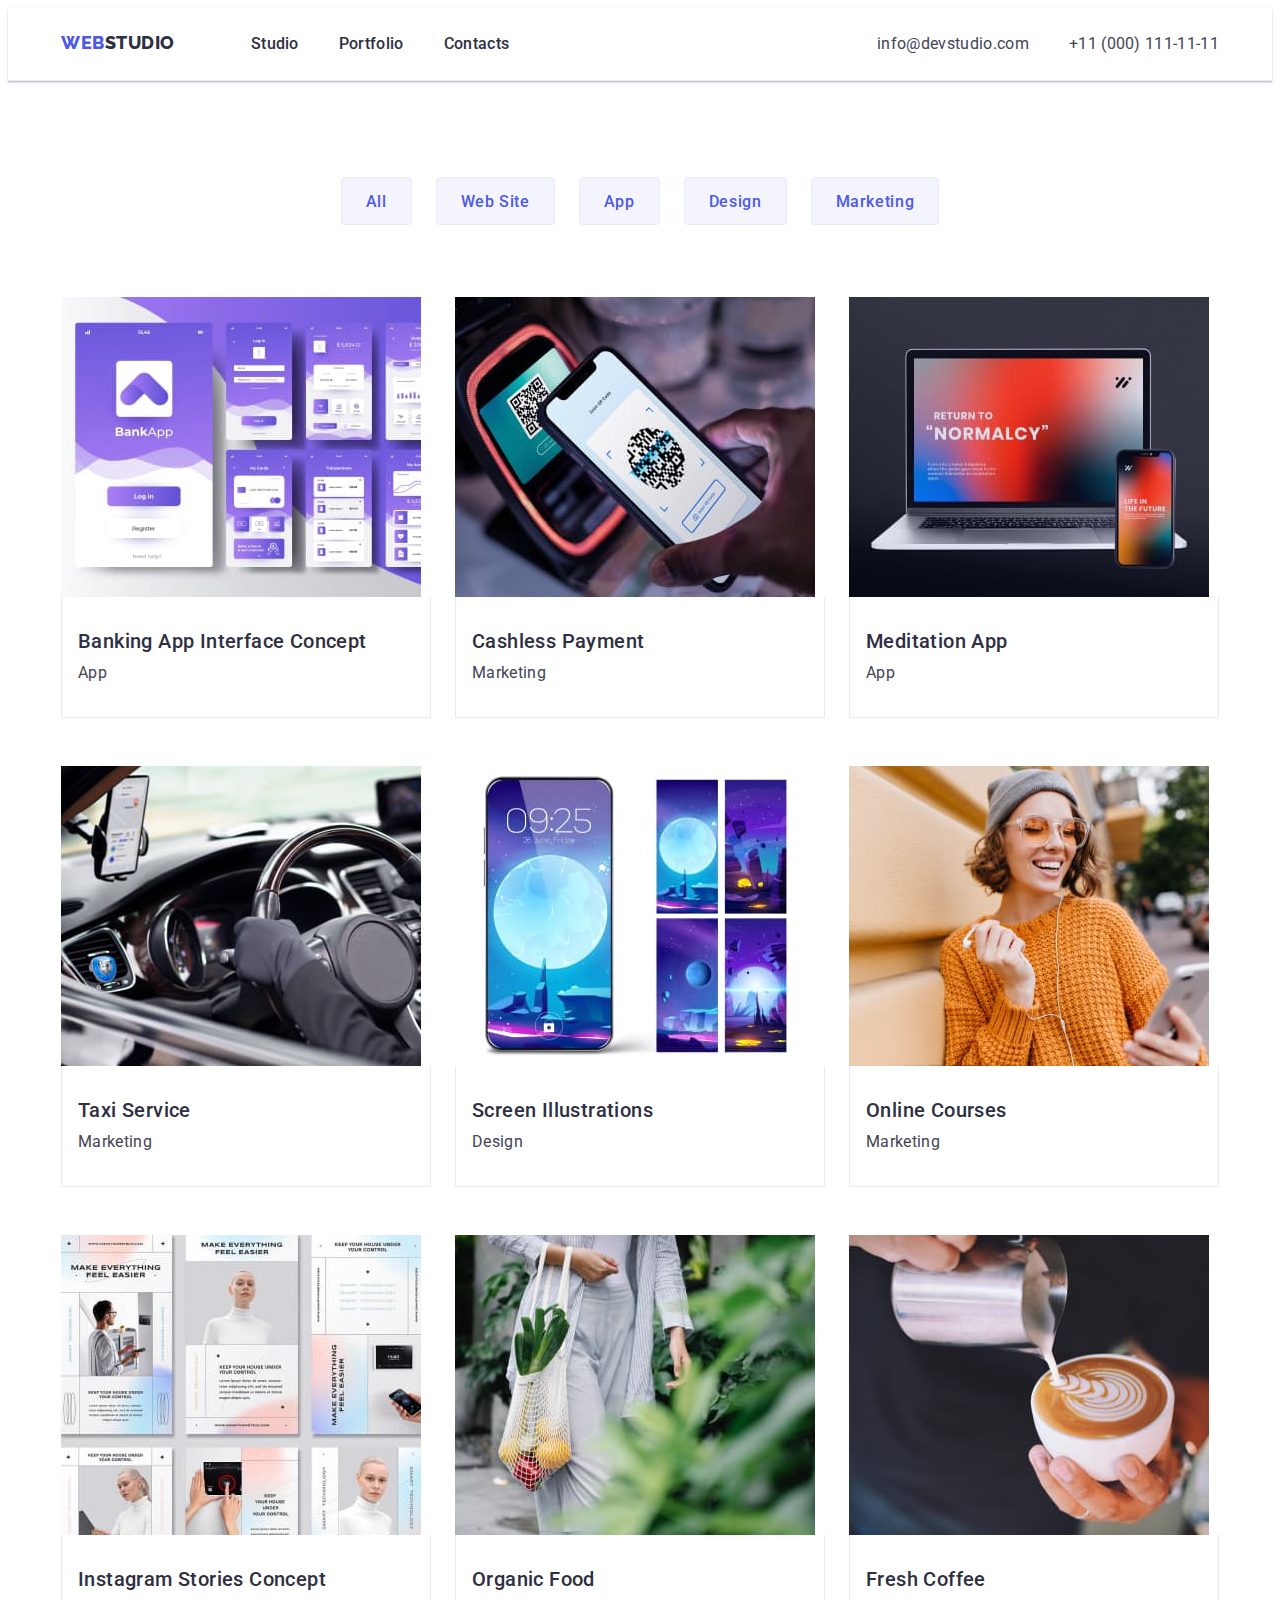
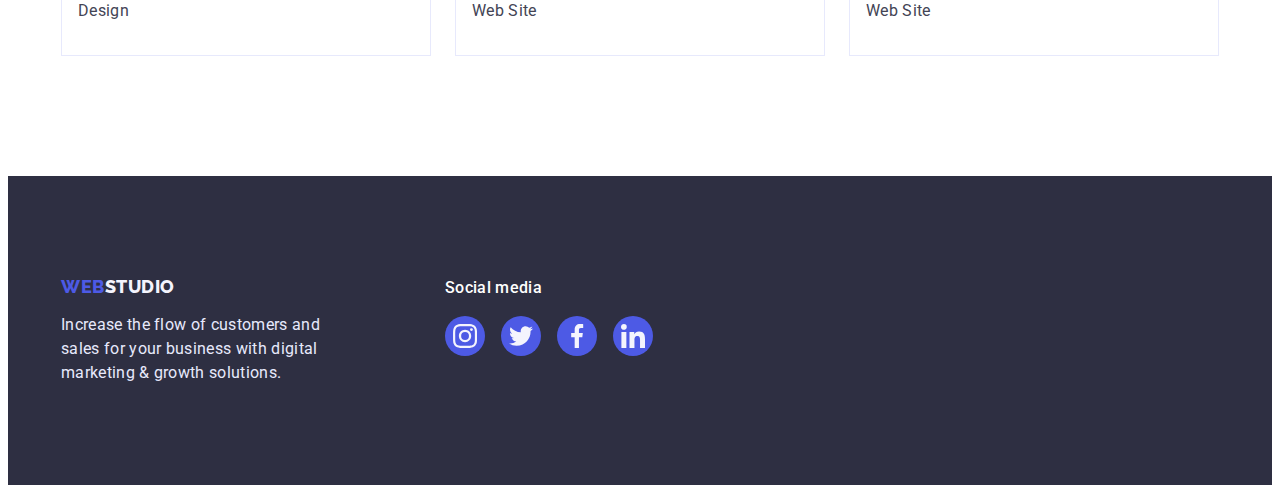
==== portfolio.html @ c358ef76 "Initial commit" ====
<!DOCTYPE html>
<html lang="en">
  <head>
    <meta charset="UTF-8" />
    <meta http-equiv="X-UA-Compatible" content="IE=edge" />
    <meta name="viewport" content="width=device-width, initial-scale=1.0" />
    <title>Web Studio</title>

    <link rel="preconnect" href="https://fonts.googleapis.com" />
    <link rel="preconnect" href="https://fonts.gstatic.com" crossorigin />
    <link
      href="https://fonts.googleapis.com/css2?family=Raleway:wght@800&family=Roboto:wght@400;500;700;900&display=swap"
      rel="stylesheet"
    />
    <link
      rel="stylesheet"
      href="https://cdnjs.cloudflare.com/ajax/libs/modern-normalize/1.1.0/modern-normalize.min.css"
      integrity="sha512-wpPYUAdjBVSE4KJnH1VR1HeZfpl1ub8YT/NKx4PuQ5NmX2tKuGu6U/JRp5y+Y8XG2tV+wKQpNHVUX03MfMFn9Q=="
      crossorigin="anonymous"
      referrerpolicy="no-referrer"
    />
    <link rel="stylesheet" href="./css/styles.css" />
  </head>
  <body>
    <!-- Header -->
    <header class="header">
      <div class="container">
        <nav class="page-nav">
          <a class="logo link" href="./index.html"
            >Web<span class="logo-studio-header">Studio</span></a
          >
          <ul class="menu-list list">
            <li class="menu-item">
              <a class="menu-link link" href="./index.html">Studio</a>
            </li>
            <li class="menu-item">
              <a class="menu-link link" href="./portfolio.html">Portfolio</a>
            </li>
            <li class="menu-item">
              <a class="menu-link link" href="">Contacts</a>
            </li>
          </ul>
        </nav>
        <address class="address">
          <ul class="contact-list list">
            <li>
              <a class="address-link link" href="mailto:info@devstudio.com"
                >info@devstudio.com</a
              >
            </li>
            <li>
              <a class="address-link link" href="tel:+110001111111"
                >+11 (000) 111-11-11</a
              >
            </li>
          </ul>
        </address>
      </div>
    </header>
    <main>
      <section class="portfolio">
        <div class="container">
          <h1 class="visually-hidden section-title title-theme-light">
            Portfolio
          </h1>
          <!-- Filter -->
          <ul class="filter-list list">
            <li>
              <button class="modal-btn-filter modal-btn" type="button">
                All
              </button>
            </li>
            <li>
              <button class="modal-btn-filter modal-btn" type="button">
                Web Site
              </button>
            </li>
            <li>
              <button class="modal-btn-filter modal-btn" type="button">
                App
              </button>
            </li>
            <li>
              <button class="modal-btn-filter modal-btn" type="button">
                Design
              </button>
            </li>
            <li>
              <button class="modal-btn-filter modal-btn" type="button">
                Marketing
              </button>
            </li>
          </ul>
          <!-- Portfolio Gallery -->
          <ul class="portfolio-list list">
            <li class="portfolio-item">
              <a class="portfolio-link link" href=""
                ><img
                  src="./images/portfolio/portfolio-1.jpg"
                  alt="Portfolio Product Photo"
                  width="360"
                  height="300"
                />
                <div class="portfolio-item-info">
                  <h2 class="section-subtitle title-theme-light">
                    Banking App Interface Concept
                  </h2>
                  <p class="portfolio-text body-text-style">App</p>
                </div>
              </a>
            </li>
            <li class="portfolio-item">
              <a class="portfolio-link link" href="">
                <img
                  src="./images/portfolio/portfolio-2.jpg"
                  alt="Portfolio Product Photo"
                  width="360"
                  height="300"
                />
                <div class="portfolio-item-info">
                  <h2 class="section-subtitle title-theme-light">
                    Cashless Payment
                  </h2>
                  <p class="portfolio-text body-text-style">Marketing</p>
                </div>
              </a>
            </li>
            <li class="portfolio-item">
              <a class="portfolio-link link" href=""
                ><img
                  src="./images/portfolio/portfolio-3.jpg"
                  alt="Portfolio Product Photo"
                  width="360"
                  height="300"
                />
                <div class="portfolio-item-info">
                  <h2 class="section-subtitle title-theme-light">
                    Meditation App
                  </h2>
                  <p class="portfolio-text body-text-style">App</p>
                </div>
              </a>
            </li>
            <li class="portfolio-item">
              <a class="portfolio-link link" href="">
                <img
                  src="./images/portfolio/portfolio-4.jpg"
                  alt="Portfolio Product Photo"
                  width="360"
                  height="300"
                />
                <div class="portfolio-item-info">
                  <h2 class="section-subtitle title-theme-light">
                    Taxi Service
                  </h2>
                  <p class="portfolio-text body-text-style">Marketing</p>
                </div>
              </a>
            </li>
            <li class="portfolio-item">
              <a class="portfolio-link link" href="">
                <img
                  src="./images/portfolio/portfolio-5.jpg"
                  alt="Portfolio Product Photo"
                  width="360"
                  height="300"
                />
                <div class="portfolio-item-info">
                  <h2 class="section-subtitle title-theme-light">
                    Screen Illustrations
                  </h2>
                  <p class="portfolio-text body-text-style">Design</p>
                </div>
              </a>
            </li>
            <li class="portfolio-item">
              <a class="portfolio-link link" href="">
                <img
                  src="./images/portfolio/portfolio-6.jpg"
                  alt="Portfolio Product Photo"
                  width="360"
                  height="300"
                />
                <div class="portfolio-item-info">
                  <h2 class="section-subtitle title-theme-light">
                    Online Courses
                  </h2>
                  <p class="portfolio-text body-text-style">Marketing</p>
                </div>
              </a>
            </li>
            <li class="portfolio-item">
              <a class="portfolio-link link" href="">
                <img
                  src="./images/portfolio/portfolio-7.jpg"
                  alt="Portfolio Product Photo"
                  width="360"
                  height="300"
                />
                <div class="portfolio-item-info">
                  <h2 class="section-subtitle title-theme-light">
                    Instagram Stories Concept
                  </h2>
                  <p class="portfolio-text body-text-style">Design</p>
                </div>
              </a>
            </li>
            <li class="portfolio-item">
              <a class="portfolio-link link" href="">
                <img
                  src="./images/portfolio/portfolio-8.jpg"
                  alt="Portfolio Product Photo"
                  width="360"
                  height="300"
                />
                <div class="portfolio-item-info">
                  <h2 class="section-subtitle title-theme-light">
                    Organic Food
                  </h2>
                  <p class="portfolio-text body-text-style">Web Site</p>
                </div>
              </a>
            </li>
            <li class="portfolio-item">
              <a class="portfolio-link link" href="">
                <img
                  src="./images/portfolio/portfolio-9.jpg"
                  alt="Portfolio Product Photo"
                  width="360"
                  height="300"
                />
                <div class="portfolio-item-info">
                  <h2 class="section-subtitle title-theme-light">
                    Fresh Coffee
                  </h2>
                  <p class="portfolio-text body-text-style">Web Site</p>
                </div>
              </a>
            </li>
          </ul>
        </div>
      </section>
    </main>
    <!-- Footer -->
    <footer class="footer">
      <div class="container">
        <div class="footer-logo-box">
          <a class="logo link" href="./index.html"
            >Web<span class="logo-studio-footer">Studio</span></a
          >
          <p class="footer-text body-text-style text-theme-dark">
            Increase the flow of customers and sales for your business with
            digital marketing & growth solutions.
          </p>
        </div>
        <div class="footer-soc-box">
          <h3 class="section-subtitle title-theme-dark">Social media</h3>
          <ul class="footer-soc-list list">
            <li class="soc-media-item">
              <a href="" class="soc-media-link link">
                <svg class="soc-media-icon" width="24" height="24">
                  <use href="./images/sprite.svg#icon-instagram"></use>
                </svg>
              </a>
            </li>
            <li class="soc-media-item">
              <a href="" class="soc-media-link link">
                <svg class="soc-media-icon" width="24" height="24">
                  <use href="./images/sprite.svg#icon-twitter"></use>
                </svg>
              </a>
            </li>
            <li class="soc-media-item">
              <a href="" class="soc-media-link link">
                <svg class="soc-media-icon" width="24" height="24">
                  <use href="./images/sprite.svg#icon-facebook"></use>
                </svg>
              </a>
            </li>
            <li class="soc-media-item">
              <a href="" class="soc-media-link link">
                <svg class="soc-media-icon" width="24" height="24">
                  <use href="./images/sprite.svg#icon-linkedin"></use>
                </svg>
              </a>
            </li>
          </ul>
        </div>
      </div>
    </footer>
  </body>
</html>
---- css/styles.css ----
:root {
  --font-primary: "Roboto", sans-serif;
  --font-secondary: "Raleway", sans-serif;
  --color-white-main: #ffffff;
  --color-slate-primary: #434455;
  --color-navy-blue-secondary: #2e2f42;
  --color-iris-brand: #4d5ae5;
  --color-ocean-pressed: #404bbf;
  --color-cloud: #f4f4fd;
  --color-cornflower-borders: #e7e9fc;
  --color-green-success: #31d0aa;
  --color-light-slate: #8e8f99;
  --gradient-bg: linear-gradient(rgba(46, 47, 66, 0.7), rgba(46, 47, 66, 0.7));
  --box-shadow: 0px 1px 6px rgba(46, 47, 66, 0.08),
    0px 1px 1px rgba(46, 47, 66, 0.16), 0px 2px 1px rgba(46, 47, 66, 0.08);
}

p,
h1,
h2,
h3,
h4,
h5,
h6 {
  margin: 0;
}

ul,
ol {
  margin: 0;
  padding-left: 0;
}

body {
  font-family: var(--font-primary);
  color: var(--color-slate-primary);
  background-color: var(--color-white-main);
}

img {
  display: block;
  max-width: 100%;
  height: auto;
}

.container {
  max-width: 1158px;
  padding: 0 15px;
  margin: 0 auto;
}

.visually-hidden {
  position: absolute;
  width: 1px;
  height: 1px;
  margin: -1px;
  border: 0;
  padding: 0;
  white-space: nowrap;
  clip-path: inset(100%);
  clip: rect(0 0 0 0);
  overflow: hidden;
}

.list {
  list-style: none;
}

.link {
  text-decoration: none;
}

address {
  font-style: normal;
  margin-left: auto;
}

.address-link {
  line-height: 1.5;
  letter-spacing: 0.02em;
  color: inherit;
  padding-top: 24px;
  padding-bottom: 24px;
}

.modal-btn {
  font-family: inherit;
  font-weight: 500;
  font-size: 16px;
  line-height: 1.5;
  letter-spacing: 0.04em;
  cursor: pointer;
  display: block;
  margin: 0 auto;
  border-radius: 4px;
  border: none;
}

.modal-btn:is(:hover, :focus) {
  background-color: var(--color-ocean-pressed);
  color: var(--color-white-main);
  border-color: transparent;
  box-shadow: 0px 3px 1px rgba(0, 0, 0, 0.1), 0px 2px 1px rgba(0, 0, 0, 0.08),
    0px 2px 2px rgba(0, 0, 0, 0.12);
}

/* <<<<<<<<<<<<<<<<<<<<<<<<<<<<<<<<<<<<<< COMPONENTS COLOR */
.title-theme-dark {
  color: var(--color-white-main);
}
.title-theme-light {
  color: var(--color-navy-blue-secondary);
}
.text-theme-dark {
  color: var(--color-cornflower-borders);
}

/* <<<<<<<<<<<<<<<<<<<<<<<<<<<<<<<<<<<<<< COMPONENTS STYLE */
/* <<<<<<<<<<<<<<<<<< Main Title */
.main-title {
  font-size: 56px;
  line-height: 1.07;
  letter-spacing: 0.02em;
  width: 496px;
  margin: 0 auto 48px;
  text-align: center;
}

/* <<<<<<<<<<<<<<<<<< Section Title */
.section-title {
  font-size: 36px;
  line-height: 1.11;
  text-align: center;
  letter-spacing: 0.02em;
  text-transform: capitalize;
  margin-bottom: 72px;
}
/* <<<<<<<<<<<<<<<<<< Section Subtitle */
.section-subtitle {
  font-weight: 500;
  font-size: 20px;
  line-height: 1.2;
  letter-spacing: 0.02em;
  margin-bottom: 8px;
}
/* <<<<<<<<<<<<<<<<<< Basic Text */
.body-text-style {
  font-size: 16px;
  line-height: 1.5;
  letter-spacing: 0.02em;
}

/* <<<<<<<<<<<<<<<<<<<<<<<<<<<<<<<<<<<<<< HEADER */
.logo {
  font-family: var(--font-secondary);
  font-style: normal;
  font-weight: 800;
  font-size: 18px;
  line-height: 1.17;
  margin-right: 76px;
  letter-spacing: 0.03em;
  text-transform: uppercase;
  color: var(--color-iris-brand);
}

.logo-studio-header {
  color: var(--color-navy-blue-secondary);
}

.menu-link {
  font-weight: 500;
  line-height: 1.5;
  letter-spacing: 0.02em;
  color: var(--color-navy-blue-secondary);
  padding-top: 24px;
  padding-bottom: 24px;
}

.menu-link:is(:active, :hover, :focus),
.address-link:is(:active, :hover, :focus) {
  color: var(--color-ocean-pressed);
}

.header {
  padding-top: 24px;
  padding-bottom: 24px;
  border-bottom: 1px solid var(--color-cornflower-borders);
  box-shadow: var(--box-shadow);
}

header .container {
  display: flex;
}

.page-nav {
  display: flex;
}
.menu-list {
  display: flex;
  gap: 40px;
}
.contact-list {
  display: flex;
  gap: 40px;
}

/* .menu-item {
} */

/* <<<<<<<<<<<<<<<<<<<<<<<<<<<<<<<<<<<<<< HERO */
.hero {
  padding-top: 188px;
  padding-bottom: 188px;
  background-color: var(--color-navy-blue-secondary);
  background-image: var(--gradient-bg), url("../images/hero-bg.jpg");
  max-width: 1440px;
  background-position: center;
  background-size: cover;
  margin: 0 auto;
}

.modal-btn-hero {
  min-width: 169px;
  height: 56px;
  padding: 16px 32px;
  background-color: var(--color-iris-brand);
  color: var(--color-white-main);
  box-shadow: 0px 4px 4px rgba(0, 0, 0, 0.15);
  border-color: transparent;
}

/* <<<<<<<<<<<<<<<<<<<<<<<<<<<<<<<<<<<<<< COMPANY ADVANTAGES */
.advantages {
  padding-top: 120px;
  padding-bottom: 120px;
}

.advantages-list {
  display: flex;
  gap: 24px;
}
.advantages-item {
  width: calc((100% - 72px) / 4);
}

.advantages-bg {
  background-color: var(--color-cloud);
  height: 112px;
  border-radius: 4px;
  margin-bottom: 8px;
  display: flex;
  justify-content: center;
  align-items: center;
}
/* .advantages-icon {
} */

/* <<<<<<<<<<<<<<<<<<<<<<<<<<<<<<<<<<<<<< COMPANY PRODUCTS */
.products {
  padding-bottom: 120px;
}

.products-list {
  display: flex;
  gap: 24px;
}

.products-item {
  width: calc((100% - 48px) / 3);
  border: 1px solid var(--color-cornflower-borders);
}

/* <<<<<<<<<<<<<<<<<<<<<<<<<<<<<<<<<<<<<< COMPANY TEAM */
.team {
  background-color: var(--color-cloud);
  padding-top: 120px;
  padding-bottom: 120px;
}

.team-list {
  display: flex;
  gap: 24px;
}

.team-item {
  background-color: var(--color-white-main);
  text-align: center;
  width: calc((100% - 72px) / 4);
  box-shadow: var(--box-shadow);
  border-radius: 0px 0px 4px 4px;
}

.team-item-info {
  padding: 32px 16px;
}

.team-soc-list {
  display: flex;
  justify-content: center;
  gap: 24px;
}
.soc-media-item {
  width: 40px;
  height: 40px;
  margin-top: 8px;
}
.soc-media-link {
  width: 100%;
  height: 100%;
  border-radius: 50%;
  background-color: var(--color-iris-brand);
  display: flex;
  justify-content: center;
  align-items: center;
}

.team-soc-list .soc-media-link:is(:hover, :focus) {
  background-color: var(--color-ocean-pressed);
}

.soc-media-icon {
  fill: var(--color-cloud);
}

/* <<<<<<<<<<<<<<<<<<<<<<<<<<<<<<<<<<<<<< CUSTOMERS */

.customers {
  padding-top: 120px;
  padding-bottom: 120px;
}

.customers-list {
  display: flex;
  gap: 24px;
}

.customers-item {
  width: 168px;
  height: 88px;
}

.customers-icon-link {
  display: flex;
  justify-content: center;
  align-items: center;
  border: 1px solid var(--color-light-slate);
  color: var(--color-light-slate);
  border-radius: 4%;
  width: 100%;
  height: 100%;
}
.customers-icon-link:is(:hover, :focus) {
  border-color: var(--color-ocean-pressed);
  color: var(--color-ocean-pressed);
}
.customers-icon {
  width: 104px;
  height: 56px;
  fill: currentColor;
}

/* <<<<<<<<<<<<<<<<<<<<<<<<<<<<<<<<<<<<<< FOOTER */
footer .container {
  display: flex;
}

.footer {
  background-color: var(--color-navy-blue-secondary);
  padding-top: 100px;
  padding-bottom: 100px;
}

.logo-studio-footer {
  color: var(--color-cloud);
}

.footer-text {
  width: 264px;
  margin-top: 16px;
}

.footer-soc-box {
  margin-left: 120px;
}
.footer-soc-box .section-subtitle {
  font-size: 16px;
  line-height: 1.5;
}

.footer-soc-list {
  display: flex;
  justify-content: center;
  gap: 16px;
  margin-top: 8px;
}
.footer-soc-list .soc-media-link:is(:hover, :focus) {
  background-color: var(--color-green-success);
}

/** <<<<<<<<<<<<<<<<<<<<<<<<<<<<<<<<<<<<<< PORTFOLIO Filter */
.portfolio {
  padding-top: 96px;
  padding-bottom: 120px;
}
.modal-btn-filter {
  padding: 12px 24px;
  height: 48px;
  background-color: var(--color-cloud);
  color: var(--color-iris-brand);
  border: 1px solid var(--color-cornflower-borders);
}

.filter-list {
  display: flex;
  justify-content: center;
  gap: 24px;
  margin-bottom: 72px;
}

/** <<<<<<<<<<<<<<<<<<<<<<<<<<<<<<<<<<<<<< PORTFOLIO Gallery */
.portfolio-list {
  display: flex;
  flex-wrap: wrap;
  gap: 48px 24px;
}
.portfolio-item {
  flex-basis: calc((100% - 48px) / 3);
}

.portfolio-link {
  display: block;
}

.portfolio-link:hover {
  box-shadow: 0px 1px 6px rgba(46, 47, 66, 0.08),
    0px 1px 1px rgba(46, 47, 66, 0.16), 0px 2px 1px rgba(46, 47, 66, 0.08);
}
.portfolio-item-info {
  padding: 32px 16px;
  border: 1px solid var(--color-cornflower-borders);
  border-top: none;
}

.portfolio-text {
  color: var(--color-slate-primary);
}
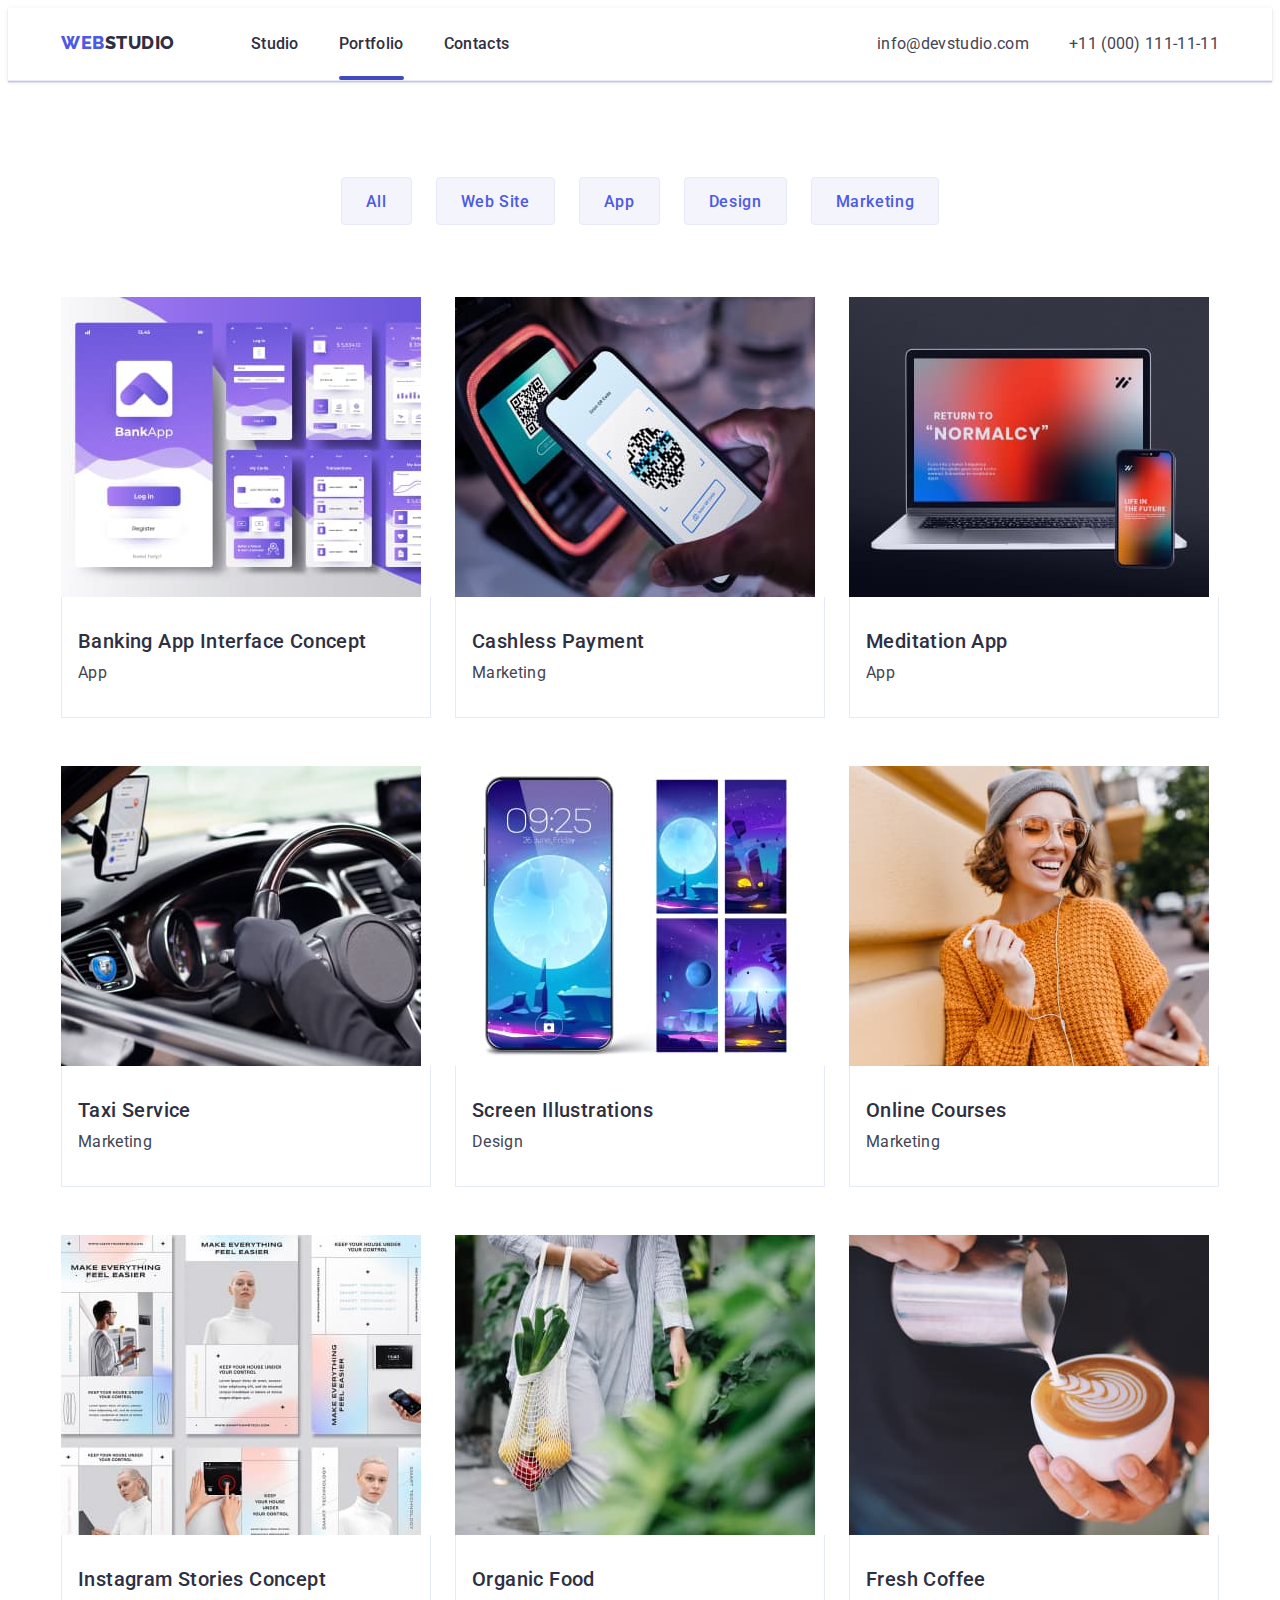
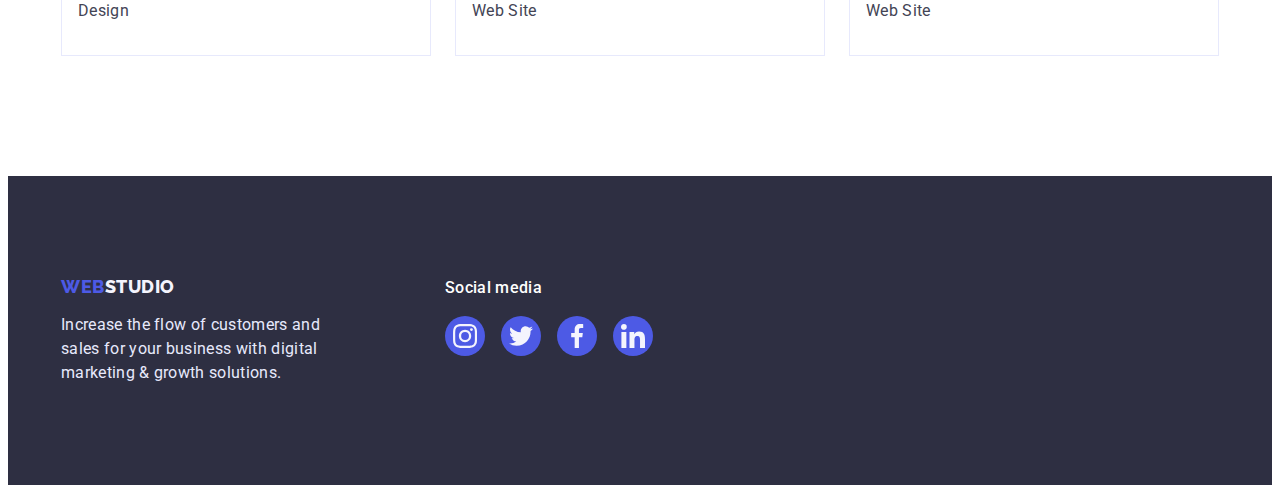
==== commit 69eab8d1: "html transition" ====
--- a/portfolio.html
+++ b/portfolio.html
@@ -34,7 +34,9 @@
               <a class="menu-link link" href="./index.html">Studio</a>
             </li>
             <li class="menu-item">
-              <a class="menu-link link" href="./portfolio.html">Portfolio</a>
+              <a class="menu-link link active" href="./portfolio.html"
+                >Portfolio</a
+              >
             </li>
             <li class="menu-item">
               <a class="menu-link link" href="">Contacts</a>
--- a/css/styles.css
+++ b/css/styles.css
@@ -13,7 +13,30 @@
   --gradient-bg: linear-gradient(rgba(46, 47, 66, 0.7), rgba(46, 47, 66, 0.7));
   --box-shadow: 0px 1px 6px rgba(46, 47, 66, 0.08),
     0px 1px 1px rgba(46, 47, 66, 0.16), 0px 2px 1px rgba(46, 47, 66, 0.08);
-}
+  --box-shadow-modal-btn: 0px 3px 1px rgba(0, 0, 0, 0.1),
+    0px 2px 1px rgba(0, 0, 0, 0.08), 0px 2px 2px rgba(0, 0, 0, 0.12);
+}
+
+/* 
+ box-shadow: 0px 3px 1px rgba(0, 0, 0, 0.1), 0px 2px 1px rgba(0, 0, 0, 0.08),
+    0px 2px 2px rgba(0, 0, 0, 0.12);
+*/
+
+/* 
+box-shadow: 0px 3px 1px rgba(0, 0, 0, 0.1), 0px 2px 1px rgba(0, 0, 0, 0.08),
+    0px 2px 2px rgba(0, 0, 0, 0.12);
+
+*/
+
+/* transition-duration: 250ms;
+transition-timing-function: cubic-bezier(0.4, 0, 0.2, 1) */
+
+/* 
+ transition-property: background-color, transform;
+ transition-duration: 500ms;
+ transition-timing-function: ease-in-out;
+ transition-delay: 500ms;
+*/
 
 p,
 h1,
@@ -81,6 +104,10 @@
   color: inherit;
   padding-top: 24px;
   padding-bottom: 24px;
+
+  transition-property: color;
+  transition-duration: 250ms;
+  transition-timing-function: cubic-bezier(0.4, 0, 0.2, 1);
 }
 
 .modal-btn {
@@ -94,14 +121,17 @@
   margin: 0 auto;
   border-radius: 4px;
   border: none;
+
+  transition-property: background-color, color, border-color, box-shadow;
+  transition-duration: 250ms;
+  transition-timing-function: cubic-bezier(0.4, 0, 0.2, 1);
 }
 
 .modal-btn:is(:hover, :focus) {
   background-color: var(--color-ocean-pressed);
   color: var(--color-white-main);
   border-color: transparent;
-  box-shadow: 0px 3px 1px rgba(0, 0, 0, 0.1), 0px 2px 1px rgba(0, 0, 0, 0.08),
-    0px 2px 2px rgba(0, 0, 0, 0.12);
+  box-shadow: var(--box-shadow-modal-btn);
 }
 
 /* <<<<<<<<<<<<<<<<<<<<<<<<<<<<<<<<<<<<<< COMPONENTS COLOR */
@@ -174,6 +204,10 @@
   color: var(--color-navy-blue-secondary);
   padding-top: 24px;
   padding-bottom: 24px;
+
+  transition-property: color;
+  transition-duration: 250ms;
+  transition-timing-function: cubic-bezier(0.4, 0, 0.2, 1);
 }
 
 .menu-link:is(:active, :hover, :focus),
@@ -206,6 +240,35 @@
 
 /* .menu-item {
 } */
+
+.active {
+  position: relative;
+}
+.active::after {
+  content: "";
+  display: block;
+  position: absolute;
+  width: 100%;
+  height: 4px;
+  left: 0px;
+  bottom: -3px;
+  background: var(--color-ocean-pressed);
+  border-radius: 2px;
+}
+
+/* 
+.active::after {
+    content: '';
+    position: absolute;
+    width: 100%;
+    height: 4px;
+    border-radius: 2px;
+    bottom: -1px;
+        bottom: -27px;
+
+    left: 0;
+}
+*/
 
 /* <<<<<<<<<<<<<<<<<<<<<<<<<<<<<<<<<<<<<< HERO */
 .hero {
@@ -312,6 +375,10 @@
   display: flex;
   justify-content: center;
   align-items: center;
+
+  transition-property: background-color;
+  transition-duration: 250ms;
+  transition-timing-function: cubic-bezier(0.4, 0, 0.2, 1);
 }
 
 .team-soc-list .soc-media-link:is(:hover, :focus) {
@@ -348,6 +415,10 @@
   border-radius: 4%;
   width: 100%;
   height: 100%;
+
+  transition-property: background-color, color;
+  transition-duration: 250ms;
+  transition-timing-function: cubic-bezier(0.4, 0, 0.2, 1);
 }
 .customers-icon-link:is(:hover, :focus) {
   border-color: var(--color-ocean-pressed);
@@ -429,12 +500,16 @@
 
 .portfolio-link {
   display: block;
+
+  transition-property: box-shadow;
+  transition-duration: 250ms;
+  transition-timing-function: cubic-bezier(0.4, 0, 0.2, 1);
 }
 
 .portfolio-link:hover {
-  box-shadow: 0px 1px 6px rgba(46, 47, 66, 0.08),
-    0px 1px 1px rgba(46, 47, 66, 0.16), 0px 2px 1px rgba(46, 47, 66, 0.08);
-}
+  box-shadow: var(--box-shadow);
+}
+
 .portfolio-item-info {
   padding: 32px 16px;
   border: 1px solid var(--color-cornflower-borders);
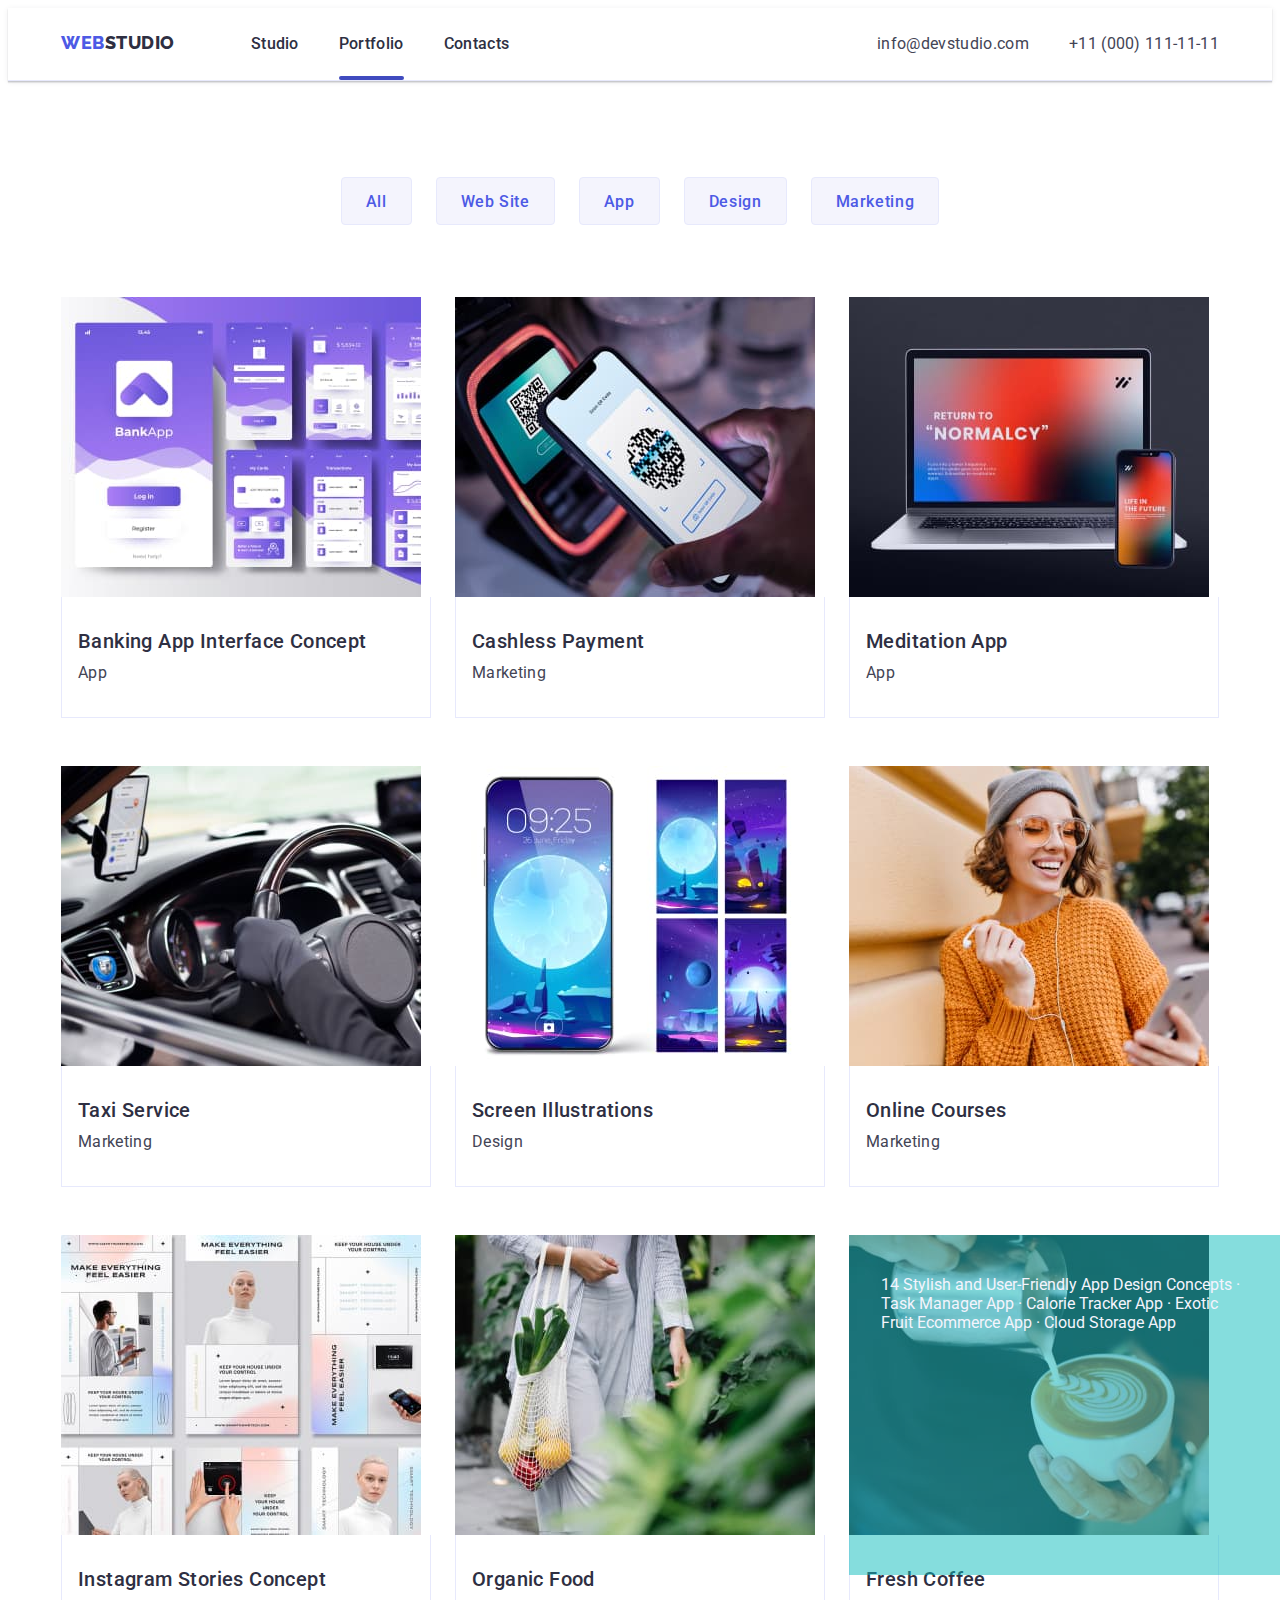
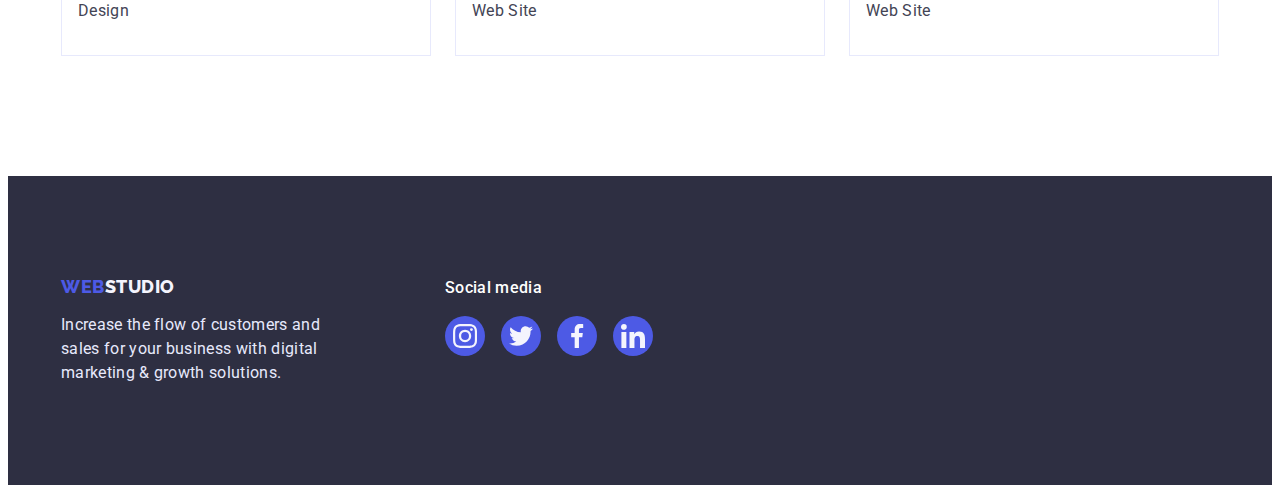
==== commit acb098cd: "overlay initiation" ====
--- a/portfolio.html
+++ b/portfolio.html
@@ -225,12 +225,19 @@
             </li>
             <li class="portfolio-item">
               <a class="portfolio-link link" href="">
-                <img
-                  src="./images/portfolio/portfolio-9.jpg"
-                  alt="Portfolio Product Photo"
-                  width="360"
-                  height="300"
-                />
+                <div class="portfolio-item-overlay">
+                  <img
+                    src="./images/portfolio/portfolio-9.jpg"
+                    alt="Portfolio Product Photo"
+                    width="360"
+                    height="300"
+                  />
+                  <p class="overlay">
+                    14 Stylish and User-Friendly App Design Concepts · Task
+                    Manager App · Calorie Tracker App · Exotic Fruit Ecommerce
+                    App · Cloud Storage App
+                  </p>
+                </div>
                 <div class="portfolio-item-info">
                   <h2 class="section-subtitle title-theme-light">
                     Fresh Coffee
--- a/css/styles.css
+++ b/css/styles.css
@@ -17,17 +17,6 @@
     0px 2px 1px rgba(0, 0, 0, 0.08), 0px 2px 2px rgba(0, 0, 0, 0.12);
 }
 
-/* 
- box-shadow: 0px 3px 1px rgba(0, 0, 0, 0.1), 0px 2px 1px rgba(0, 0, 0, 0.08),
-    0px 2px 2px rgba(0, 0, 0, 0.12);
-*/
-
-/* 
-box-shadow: 0px 3px 1px rgba(0, 0, 0, 0.1), 0px 2px 1px rgba(0, 0, 0, 0.08),
-    0px 2px 2px rgba(0, 0, 0, 0.12);
-
-*/
-
 /* transition-duration: 250ms;
 transition-timing-function: cubic-bezier(0.4, 0, 0.2, 1) */
 
@@ -36,6 +25,8 @@
  transition-duration: 500ms;
  transition-timing-function: ease-in-out;
  transition-delay: 500ms;
+==>
+transition: [property] [duration] [timing-function] [delay]
 */
 
 p,
@@ -256,20 +247,6 @@
   border-radius: 2px;
 }
 
-/* 
-.active::after {
-    content: '';
-    position: absolute;
-    width: 100%;
-    height: 4px;
-    border-radius: 2px;
-    bottom: -1px;
-        bottom: -27px;
-
-    left: 0;
-}
-*/
-
 /* <<<<<<<<<<<<<<<<<<<<<<<<<<<<<<<<<<<<<< HERO */
 .hero {
   padding-top: 188px;
@@ -519,3 +496,21 @@
 .portfolio-text {
   color: var(--color-slate-primary);
 }
+
+.portfolio-item-overlay {
+  position: relative;
+  display: block;
+}
+
+.overlay {
+  position: absolute;
+  left: 0;
+  top: 0;
+  width: 100%;
+  height: 100%;
+  padding-left: 32px;
+  padding-right: 32px;
+  padding-top: 40px;
+  color: var(--color-cloud);
+  background-color: rgba(12, 188, 188, 0.5);
+}
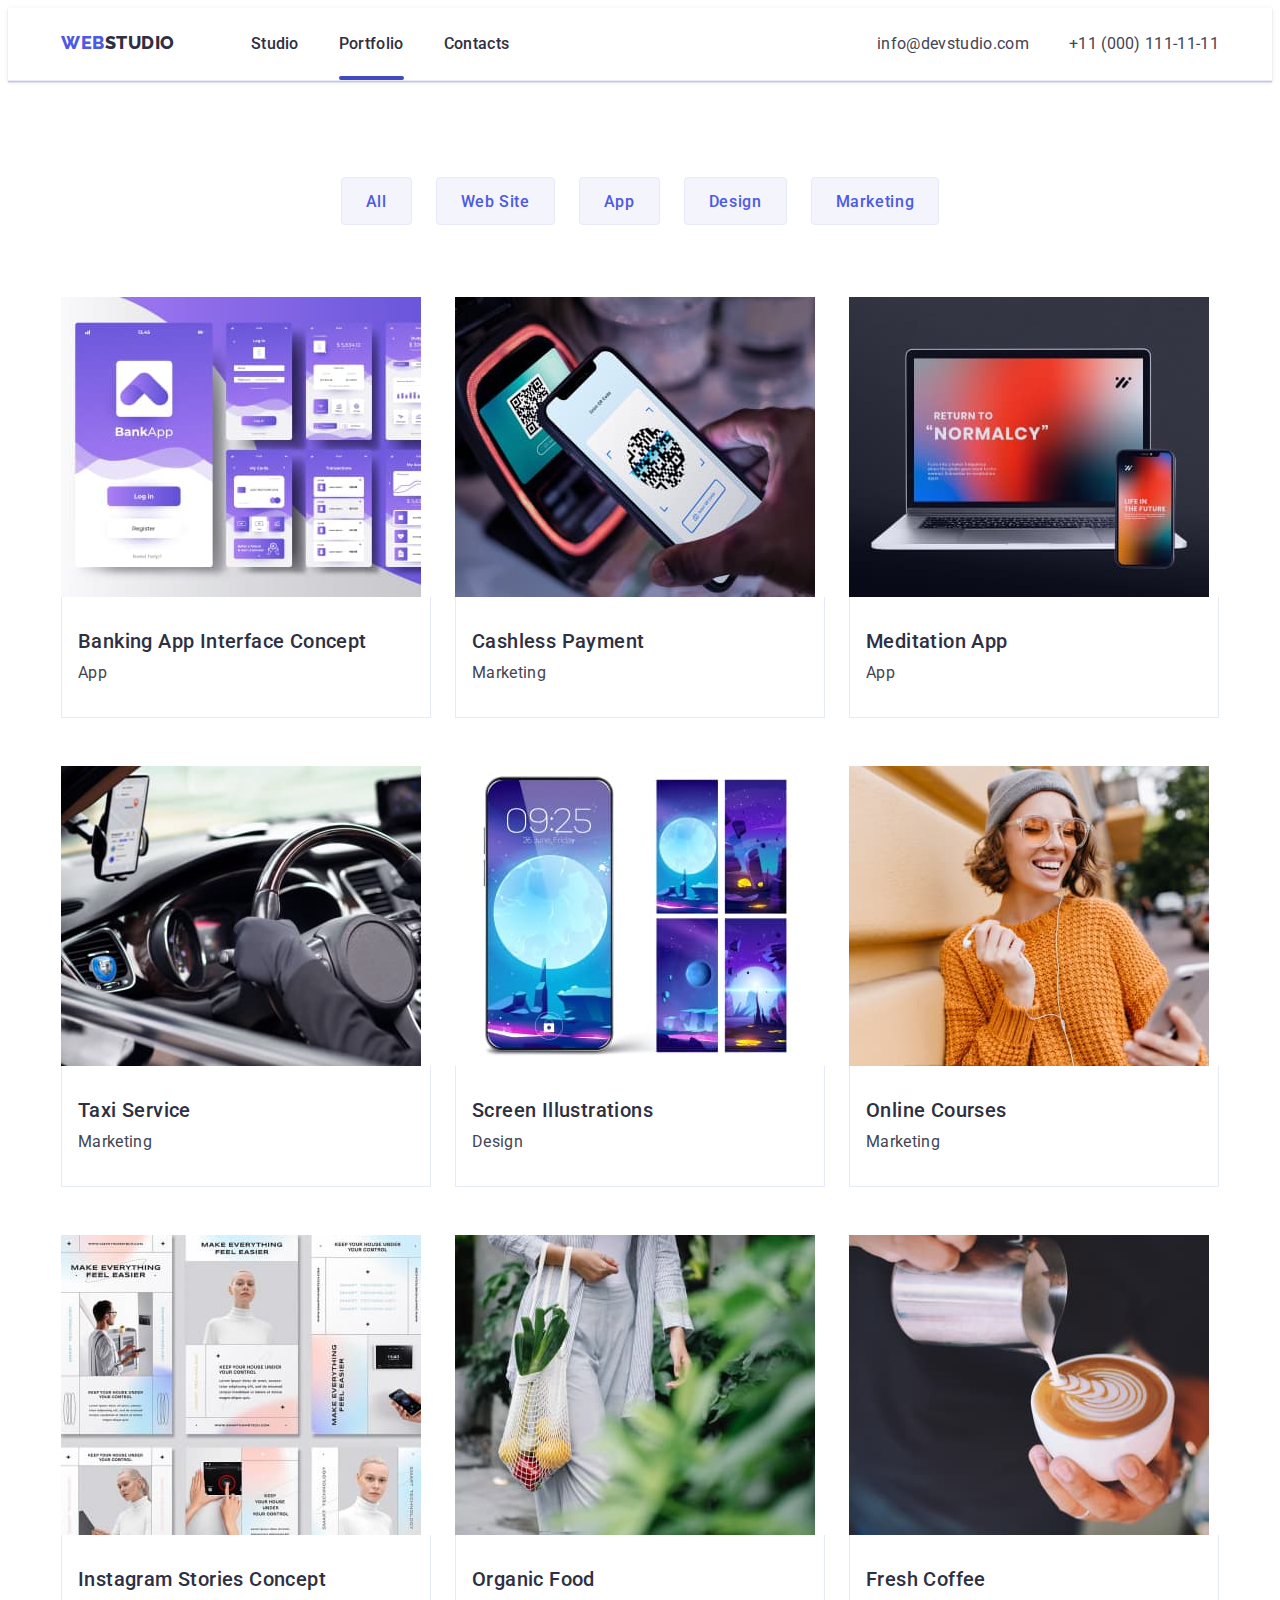
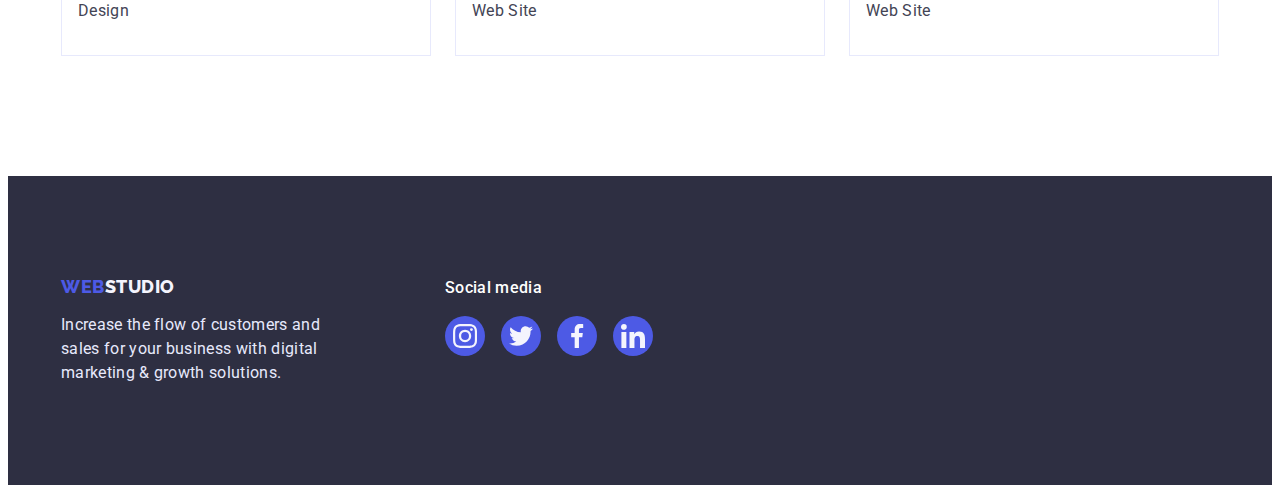
==== commit c1cebb7d: "portfolio overlay" ====
--- a/portfolio.html
+++ b/portfolio.html
@@ -97,12 +97,19 @@
           <ul class="portfolio-list list">
             <li class="portfolio-item">
               <a class="portfolio-link link" href=""
-                ><img
-                  src="./images/portfolio/portfolio-1.jpg"
-                  alt="Portfolio Product Photo"
-                  width="360"
-                  height="300"
-                />
+                ><div class="portfolio-item-overlay">
+                  <img
+                    src="./images/portfolio/portfolio-1.jpg"
+                    alt="Portfolio Product Photo"
+                    width="360"
+                    height="300"
+                  />
+                  <p class="overlay body-text-style">
+                    14 Stylish and User-Friendly App Design Concepts · Task
+                    Manager App · Calorie Tracker App · Exotic Fruit Ecommerce
+                    App · Cloud Storage App
+                  </p>
+                </div>
                 <div class="portfolio-item-info">
                   <h2 class="section-subtitle title-theme-light">
                     Banking App Interface Concept
@@ -113,12 +120,19 @@
             </li>
             <li class="portfolio-item">
               <a class="portfolio-link link" href="">
-                <img
-                  src="./images/portfolio/portfolio-2.jpg"
-                  alt="Portfolio Product Photo"
-                  width="360"
-                  height="300"
-                />
+                <div class="portfolio-item-overlay">
+                  <img
+                    src="./images/portfolio/portfolio-2.jpg"
+                    alt="Portfolio Product Photo"
+                    width="360"
+                    height="300"
+                  />
+                  <p class="overlay body-text-style">
+                    14 Stylish and User-Friendly App Design Concepts · Task
+                    Manager App · Calorie Tracker App · Exotic Fruit Ecommerce
+                    App · Cloud Storage App
+                  </p>
+                </div>
                 <div class="portfolio-item-info">
                   <h2 class="section-subtitle title-theme-light">
                     Cashless Payment
@@ -129,12 +143,19 @@
             </li>
             <li class="portfolio-item">
               <a class="portfolio-link link" href=""
-                ><img
-                  src="./images/portfolio/portfolio-3.jpg"
-                  alt="Portfolio Product Photo"
-                  width="360"
-                  height="300"
-                />
+                ><div class="portfolio-item-overlay">
+                  <img
+                    src="./images/portfolio/portfolio-3.jpg"
+                    alt="Portfolio Product Photo"
+                    width="360"
+                    height="300"
+                  />
+                  <p class="overlay body-text-style">
+                    14 Stylish and User-Friendly App Design Concepts · Task
+                    Manager App · Calorie Tracker App · Exotic Fruit Ecommerce
+                    App · Cloud Storage App
+                  </p>
+                </div>
                 <div class="portfolio-item-info">
                   <h2 class="section-subtitle title-theme-light">
                     Meditation App
@@ -145,12 +166,19 @@
             </li>
             <li class="portfolio-item">
               <a class="portfolio-link link" href="">
-                <img
-                  src="./images/portfolio/portfolio-4.jpg"
-                  alt="Portfolio Product Photo"
-                  width="360"
-                  height="300"
-                />
+                <div class="portfolio-item-overlay">
+                  <img
+                    src="./images/portfolio/portfolio-4.jpg"
+                    alt="Portfolio Product Photo"
+                    width="360"
+                    height="300"
+                  />
+                  <p class="overlay body-text-style">
+                    14 Stylish and User-Friendly App Design Concepts · Task
+                    Manager App · Calorie Tracker App · Exotic Fruit Ecommerce
+                    App · Cloud Storage App
+                  </p>
+                </div>
                 <div class="portfolio-item-info">
                   <h2 class="section-subtitle title-theme-light">
                     Taxi Service
@@ -161,12 +189,19 @@
             </li>
             <li class="portfolio-item">
               <a class="portfolio-link link" href="">
-                <img
-                  src="./images/portfolio/portfolio-5.jpg"
-                  alt="Portfolio Product Photo"
-                  width="360"
-                  height="300"
-                />
+                <div class="portfolio-item-overlay">
+                  <img
+                    src="./images/portfolio/portfolio-5.jpg"
+                    alt="Portfolio Product Photo"
+                    width="360"
+                    height="300"
+                  />
+                  <p class="overlay body-text-style">
+                    14 Stylish and User-Friendly App Design Concepts · Task
+                    Manager App · Calorie Tracker App · Exotic Fruit Ecommerce
+                    App · Cloud Storage App
+                  </p>
+                </div>
                 <div class="portfolio-item-info">
                   <h2 class="section-subtitle title-theme-light">
                     Screen Illustrations
@@ -177,12 +212,19 @@
             </li>
             <li class="portfolio-item">
               <a class="portfolio-link link" href="">
-                <img
-                  src="./images/portfolio/portfolio-6.jpg"
-                  alt="Portfolio Product Photo"
-                  width="360"
-                  height="300"
-                />
+                <div class="portfolio-item-overlay">
+                  <img
+                    src="./images/portfolio/portfolio-6.jpg"
+                    alt="Portfolio Product Photo"
+                    width="360"
+                    height="300"
+                  />
+                  <p class="overlay body-text-style">
+                    14 Stylish and User-Friendly App Design Concepts · Task
+                    Manager App · Calorie Tracker App · Exotic Fruit Ecommerce
+                    App · Cloud Storage App
+                  </p>
+                </div>
                 <div class="portfolio-item-info">
                   <h2 class="section-subtitle title-theme-light">
                     Online Courses
@@ -193,12 +235,19 @@
             </li>
             <li class="portfolio-item">
               <a class="portfolio-link link" href="">
-                <img
-                  src="./images/portfolio/portfolio-7.jpg"
-                  alt="Portfolio Product Photo"
-                  width="360"
-                  height="300"
-                />
+                <div class="portfolio-item-overlay">
+                  <img
+                    src="./images/portfolio/portfolio-7.jpg"
+                    alt="Portfolio Product Photo"
+                    width="360"
+                    height="300"
+                  />
+                  <p class="overlay body-text-style">
+                    14 Stylish and User-Friendly App Design Concepts · Task
+                    Manager App · Calorie Tracker App · Exotic Fruit Ecommerce
+                    App · Cloud Storage App
+                  </p>
+                </div>
                 <div class="portfolio-item-info">
                   <h2 class="section-subtitle title-theme-light">
                     Instagram Stories Concept
@@ -209,12 +258,19 @@
             </li>
             <li class="portfolio-item">
               <a class="portfolio-link link" href="">
-                <img
-                  src="./images/portfolio/portfolio-8.jpg"
-                  alt="Portfolio Product Photo"
-                  width="360"
-                  height="300"
-                />
+                <div class="portfolio-item-overlay">
+                  <img
+                    src="./images/portfolio/portfolio-8.jpg"
+                    alt="Portfolio Product Photo"
+                    width="360"
+                    height="300"
+                  />
+                  <p class="overlay body-text-style">
+                    14 Stylish and User-Friendly App Design Concepts · Task
+                    Manager App · Calorie Tracker App · Exotic Fruit Ecommerce
+                    App · Cloud Storage App
+                  </p>
+                </div>
                 <div class="portfolio-item-info">
                   <h2 class="section-subtitle title-theme-light">
                     Organic Food
@@ -232,7 +288,7 @@
                     width="360"
                     height="300"
                   />
-                  <p class="overlay">
+                  <p class="overlay body-text-style">
                     14 Stylish and User-Friendly App Design Concepts · Task
                     Manager App · Calorie Tracker App · Exotic Fruit Ecommerce
                     App · Cloud Storage App
--- a/css/styles.css
+++ b/css/styles.css
@@ -96,9 +96,7 @@
   padding-top: 24px;
   padding-bottom: 24px;
 
-  transition-property: color;
-  transition-duration: 250ms;
-  transition-timing-function: cubic-bezier(0.4, 0, 0.2, 1);
+  transition: color 250ms cubic-bezier(0.4, 0, 0.2, 1);
 }
 
 .modal-btn {
@@ -196,9 +194,7 @@
   padding-top: 24px;
   padding-bottom: 24px;
 
-  transition-property: color;
-  transition-duration: 250ms;
-  transition-timing-function: cubic-bezier(0.4, 0, 0.2, 1);
+  transition: color 250ms cubic-bezier(0.4, 0, 0.2, 1);
 }
 
 .menu-link:is(:active, :hover, :focus),
@@ -353,9 +349,7 @@
   justify-content: center;
   align-items: center;
 
-  transition-property: background-color;
-  transition-duration: 250ms;
-  transition-timing-function: cubic-bezier(0.4, 0, 0.2, 1);
+  transition: background-color 250ms cubic-bezier(0.4, 0, 0.2, 1);
 }
 
 .team-soc-list .soc-media-link:is(:hover, :focus) {
@@ -393,9 +387,7 @@
   width: 100%;
   height: 100%;
 
-  transition-property: background-color, color;
-  transition-duration: 250ms;
-  transition-timing-function: cubic-bezier(0.4, 0, 0.2, 1);
+  transition: color 250ms cubic-bezier(0.4, 0, 0.2, 1);
 }
 .customers-icon-link:is(:hover, :focus) {
   border-color: var(--color-ocean-pressed);
@@ -478,13 +470,7 @@
 .portfolio-link {
   display: block;
 
-  transition-property: box-shadow;
-  transition-duration: 250ms;
-  transition-timing-function: cubic-bezier(0.4, 0, 0.2, 1);
-}
-
-.portfolio-link:hover {
-  box-shadow: var(--box-shadow);
+  transition: box-shadow 250ms cubic-bezier(0.4, 0, 0.2, 1);
 }
 
 .portfolio-item-info {
@@ -500,6 +486,7 @@
 .portfolio-item-overlay {
   position: relative;
   display: block;
+  overflow: hidden;
 }
 
 .overlay {
@@ -508,9 +495,17 @@
   top: 0;
   width: 100%;
   height: 100%;
-  padding-left: 32px;
-  padding-right: 32px;
-  padding-top: 40px;
+  overflow: auto;
+  transform: translate(0, 100%);
+  transition: transform 250ms cubic-bezier(0.4, 0, 0.2, 1);
+
+  padding: 40px 32px;
   color: var(--color-cloud);
-  background-color: rgba(12, 188, 188, 0.5);
-}
+  background-color: var(--color-iris-brand);
+}
+
+.portfolio-link:hover,
+.portfolio-link:hover .overlay {
+  box-shadow: var(--box-shadow);
+  transform: translate(0, 0);
+}
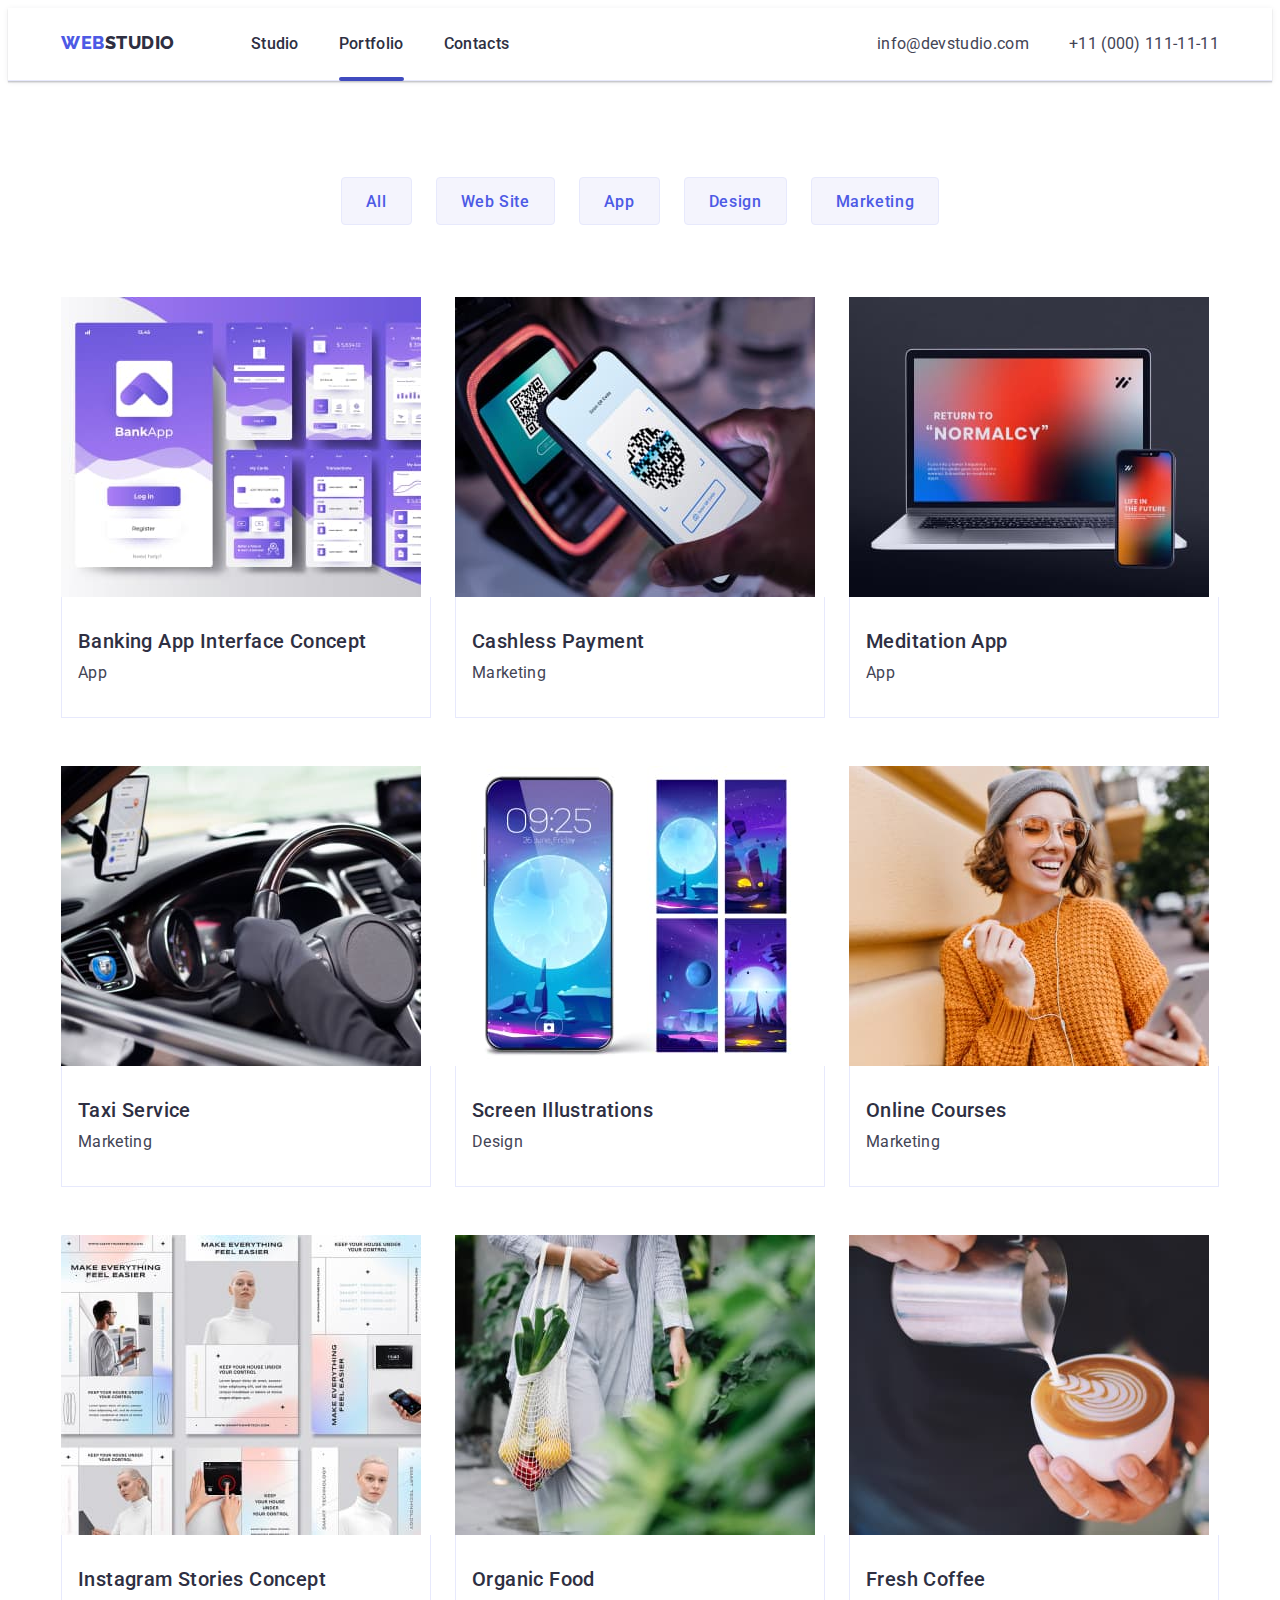
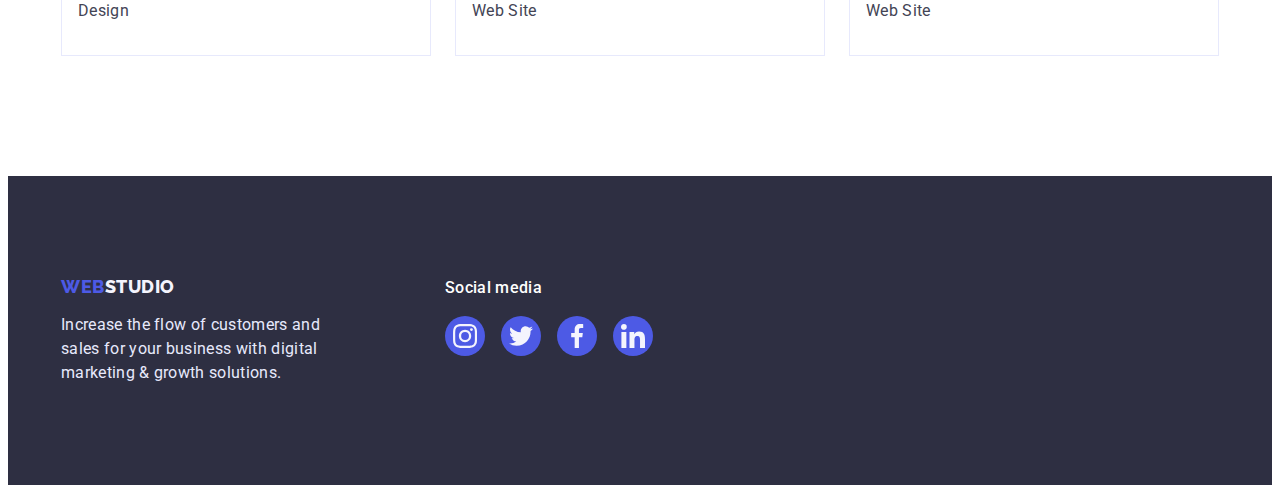
==== commit 279b6e29: "js modal" ====
--- a/portfolio.html
+++ b/portfolio.html
@@ -19,6 +19,7 @@
       crossorigin="anonymous"
       referrerpolicy="no-referrer"
     />
+    <link href="https://unpkg.com/aos@2.3.1/dist/aos.css" rel="stylesheet" />
     <link rel="stylesheet" href="./css/styles.css" />
   </head>
   <body>
--- a/css/styles.css
+++ b/css/styles.css
@@ -15,19 +15,9 @@
     0px 1px 1px rgba(46, 47, 66, 0.16), 0px 2px 1px rgba(46, 47, 66, 0.08);
   --box-shadow-modal-btn: 0px 3px 1px rgba(0, 0, 0, 0.1),
     0px 2px 1px rgba(0, 0, 0, 0.08), 0px 2px 2px rgba(0, 0, 0, 0.12);
-}
-
-/* transition-duration: 250ms;
-transition-timing-function: cubic-bezier(0.4, 0, 0.2, 1) */
-
-/* 
- transition-property: background-color, transform;
- transition-duration: 500ms;
- transition-timing-function: ease-in-out;
- transition-delay: 500ms;
-==>
-transition: [property] [duration] [timing-function] [delay]
-*/
+  --box-shadow-modal: 0px 1px 1px rgba(0, 0, 0, 0.14),
+    0px 1px 3px rgba(0, 0, 0, 0.12), 0px 2px 1px rgba(0, 0, 0, 0.2);
+}
 
 p,
 h1,
@@ -238,7 +228,7 @@
   width: 100%;
   height: 4px;
   left: 0px;
-  bottom: -3px;
+  bottom: -4px;
   background: var(--color-ocean-pressed);
   border-radius: 2px;
 }
@@ -389,13 +379,13 @@
 
   transition: color 250ms cubic-bezier(0.4, 0, 0.2, 1);
 }
+
 .customers-icon-link:is(:hover, :focus) {
   border-color: var(--color-ocean-pressed);
   color: var(--color-ocean-pressed);
 }
+
 .customers-icon {
-  width: 104px;
-  height: 56px;
   fill: currentColor;
 }
 
@@ -504,8 +494,73 @@
   background-color: var(--color-iris-brand);
 }
 
-.portfolio-link:hover,
-.portfolio-link:hover .overlay {
+.portfolio-link:is(:hover, :focus),
+.portfolio-link:is(:hover, :focus) .overlay {
   box-shadow: var(--box-shadow);
   transform: translate(0, 0);
 }
+
+/** <<<<<<<<<<<<<<<<<<<<<<<<<<<<<<<<<<<<<< MODAL WINDOW */
+.backdrop {
+  position: fixed;
+  left: 0;
+  top: 0;
+  width: 100%;
+  height: 100%;
+  z-index: 100;
+  background-color: rgba(46, 47, 66, 0.4);
+
+  transition: opacity 250ms cubic-bezier(0.4, 0, 0.2, 1),
+    visibility 250ms cubic-bezier(0.4, 0, 0.2, 1);
+}
+
+.backdrop.is-hidden {
+  opacity: 0;
+  visibility: hidden;
+  pointer-events: none;
+}
+
+.modal {
+  position: absolute;
+  width: 408px;
+  min-height: 576px;
+  left: 50%;
+  top: 50%;
+  transform: translate(-50%, -50%) scale(1) rotate(0);
+  transition: transform 500ms cubic-bezier(0.4, 0, 0.2, 1);
+
+  background: #fcfcfc;
+  box-shadow: var(--box-shadow-modal);
+  border-radius: 4px;
+}
+
+.backdrop.is-hidden .modal {
+  transform: translate(-50%, -50%) scale(1.5) rotate(-90deg);
+}
+
+.modal-btn-close {
+  position: absolute;
+  top: 24px;
+  right: 24px;
+
+  background: #e7e9fc;
+  border: 1px solid rgba(0, 0, 0, 0.1);
+  padding: 0;
+  width: 24px;
+  height: 24px;
+  border-radius: 50%;
+  display: flex;
+  justify-content: center;
+  align-items: center;
+  cursor: pointer;
+  transition: background-color 250ms cubic-bezier(0.4, 0, 0.2, 1);
+}
+
+.modal-close-icon {
+  transition: fill 250ms cubic-bezier(0.4, 0, 0.2, 1);
+}
+
+.modal-btn-close:is(:hover, :focus) {
+  background-color: var(--color-ocean-pressed);
+  fill: var(--color-white-main);
+}
